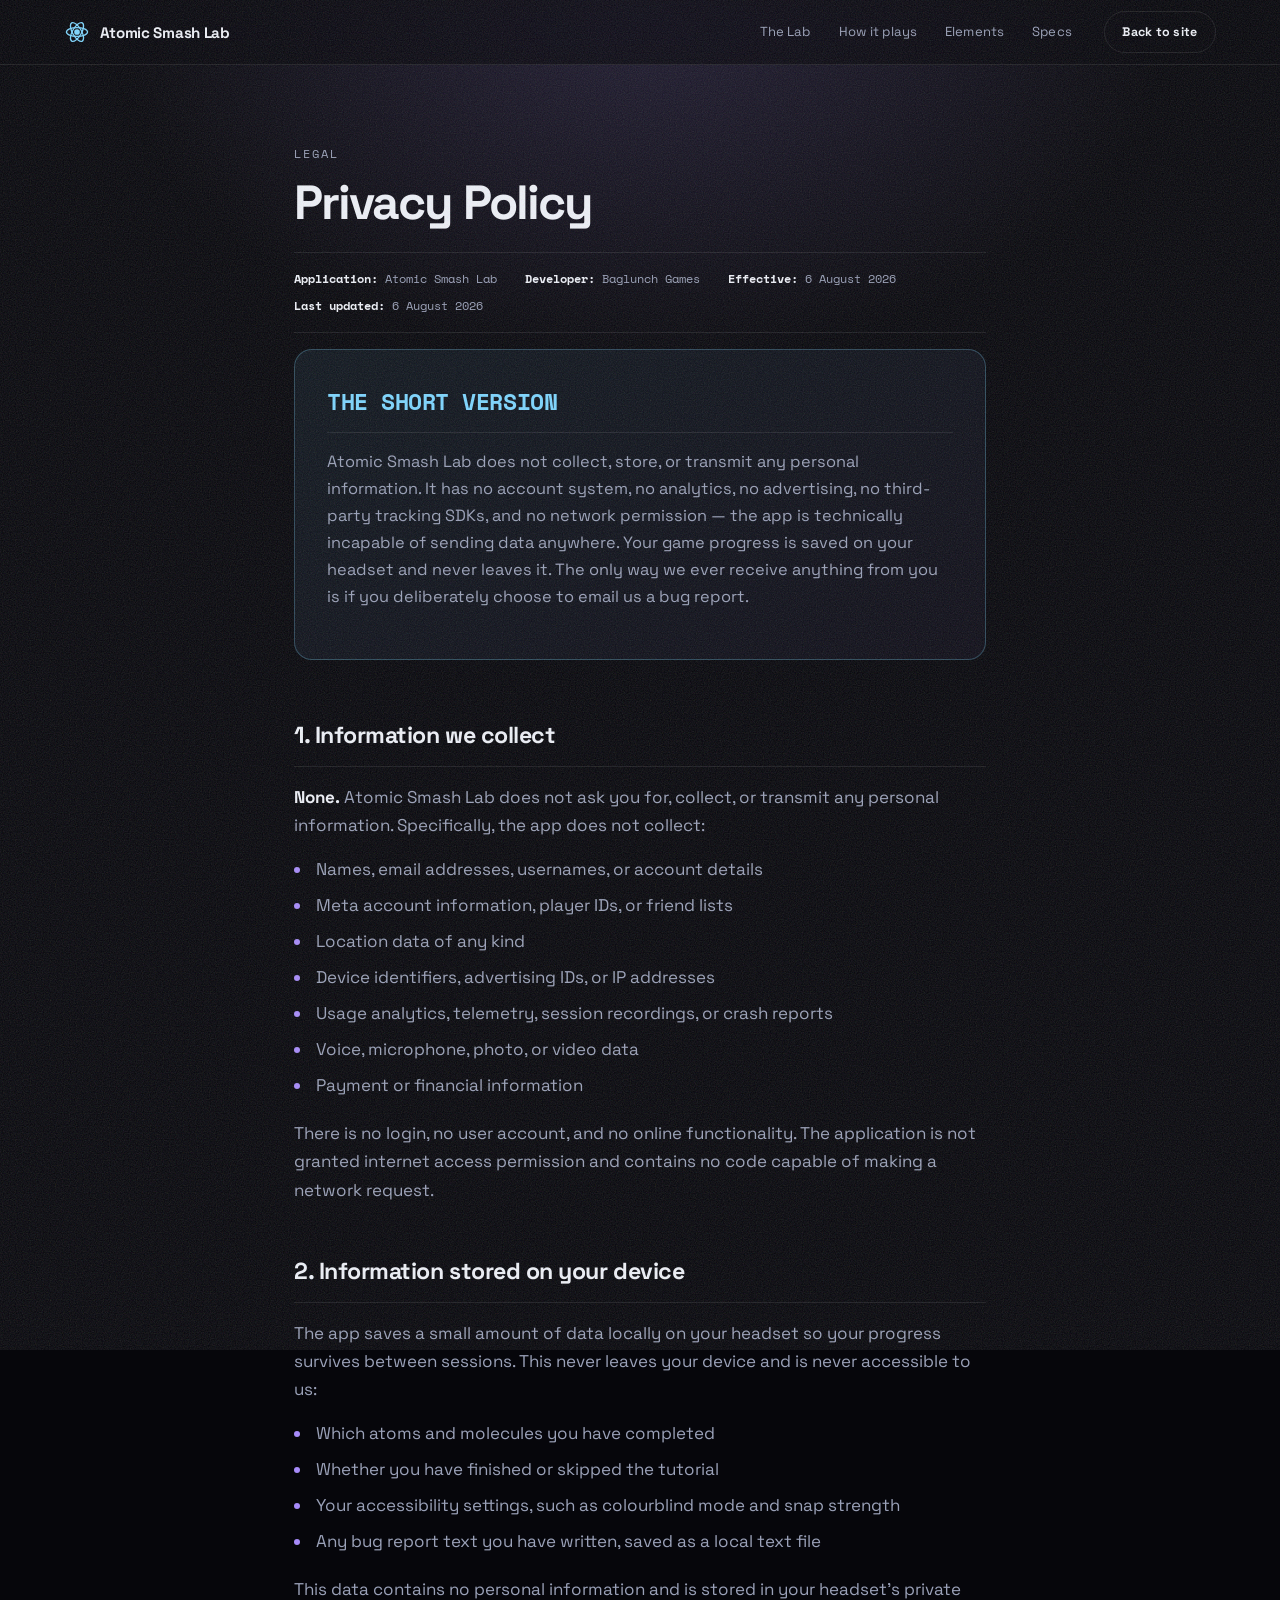
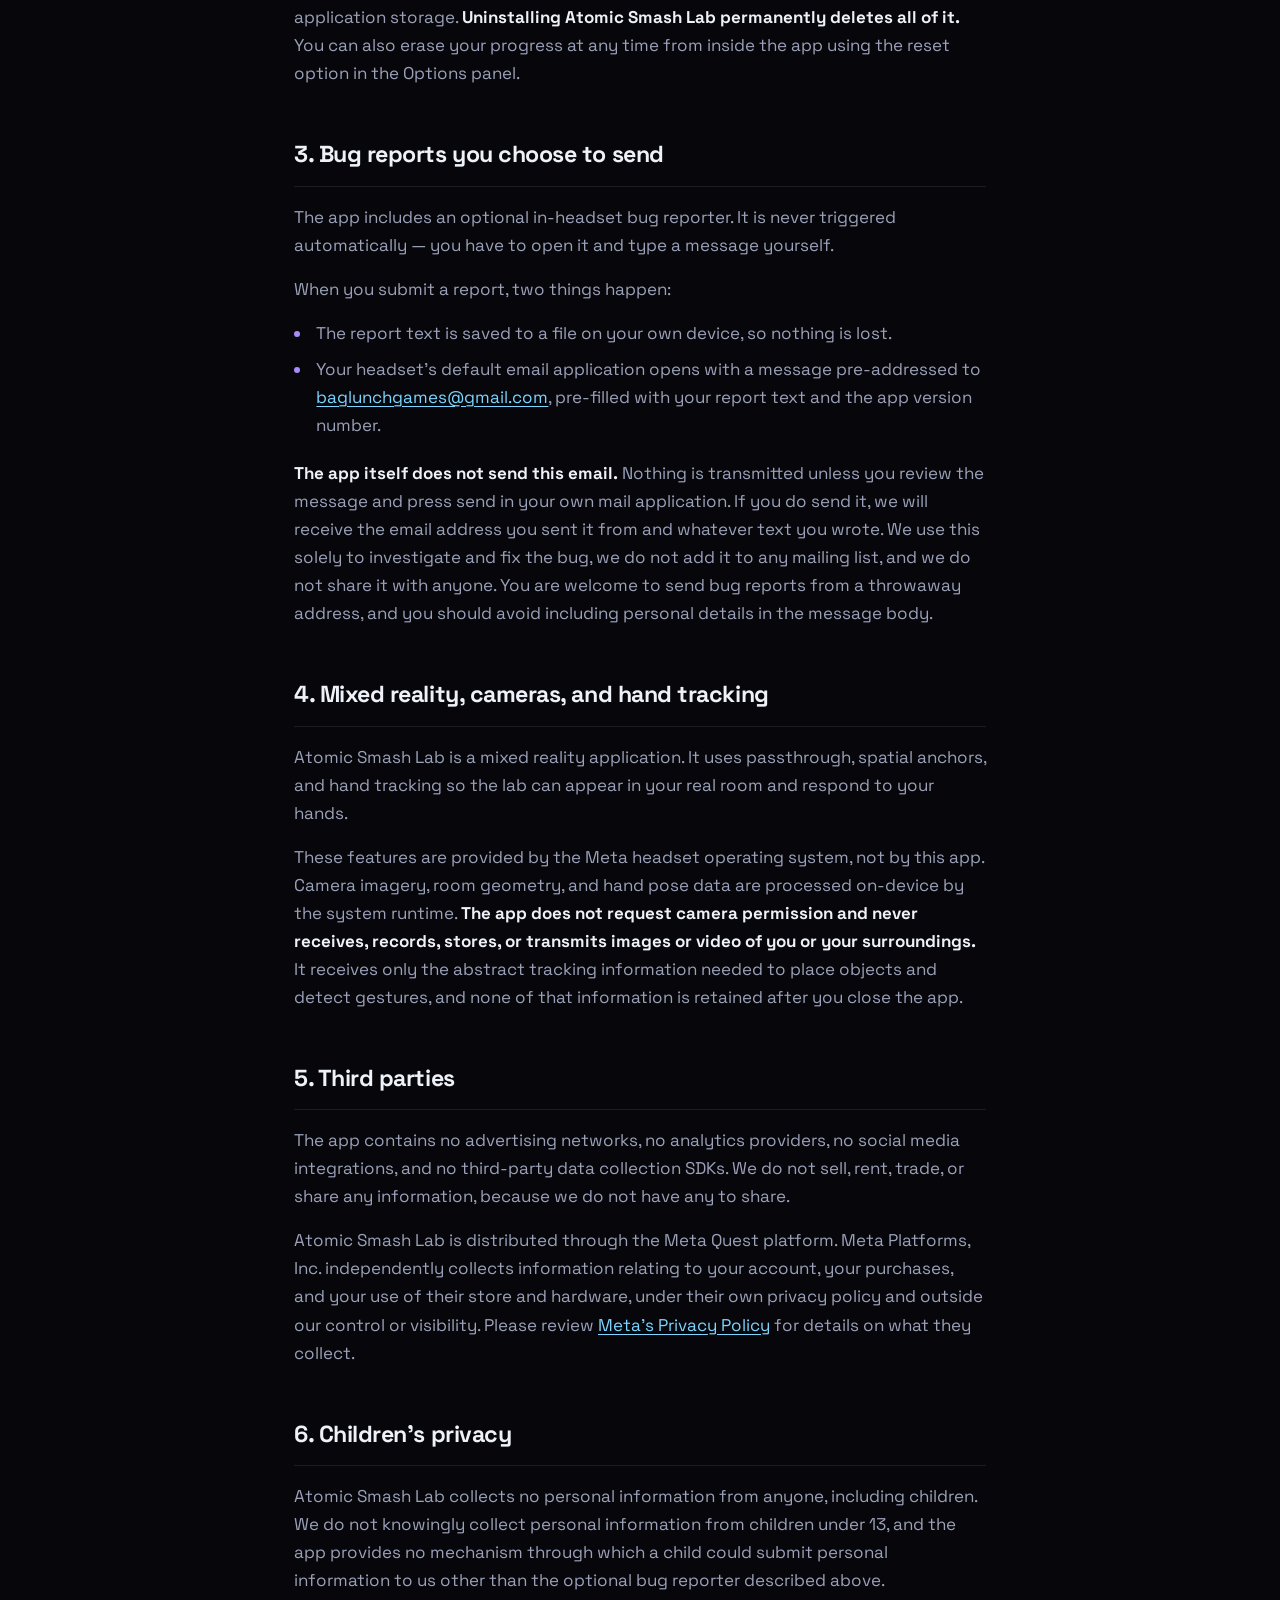
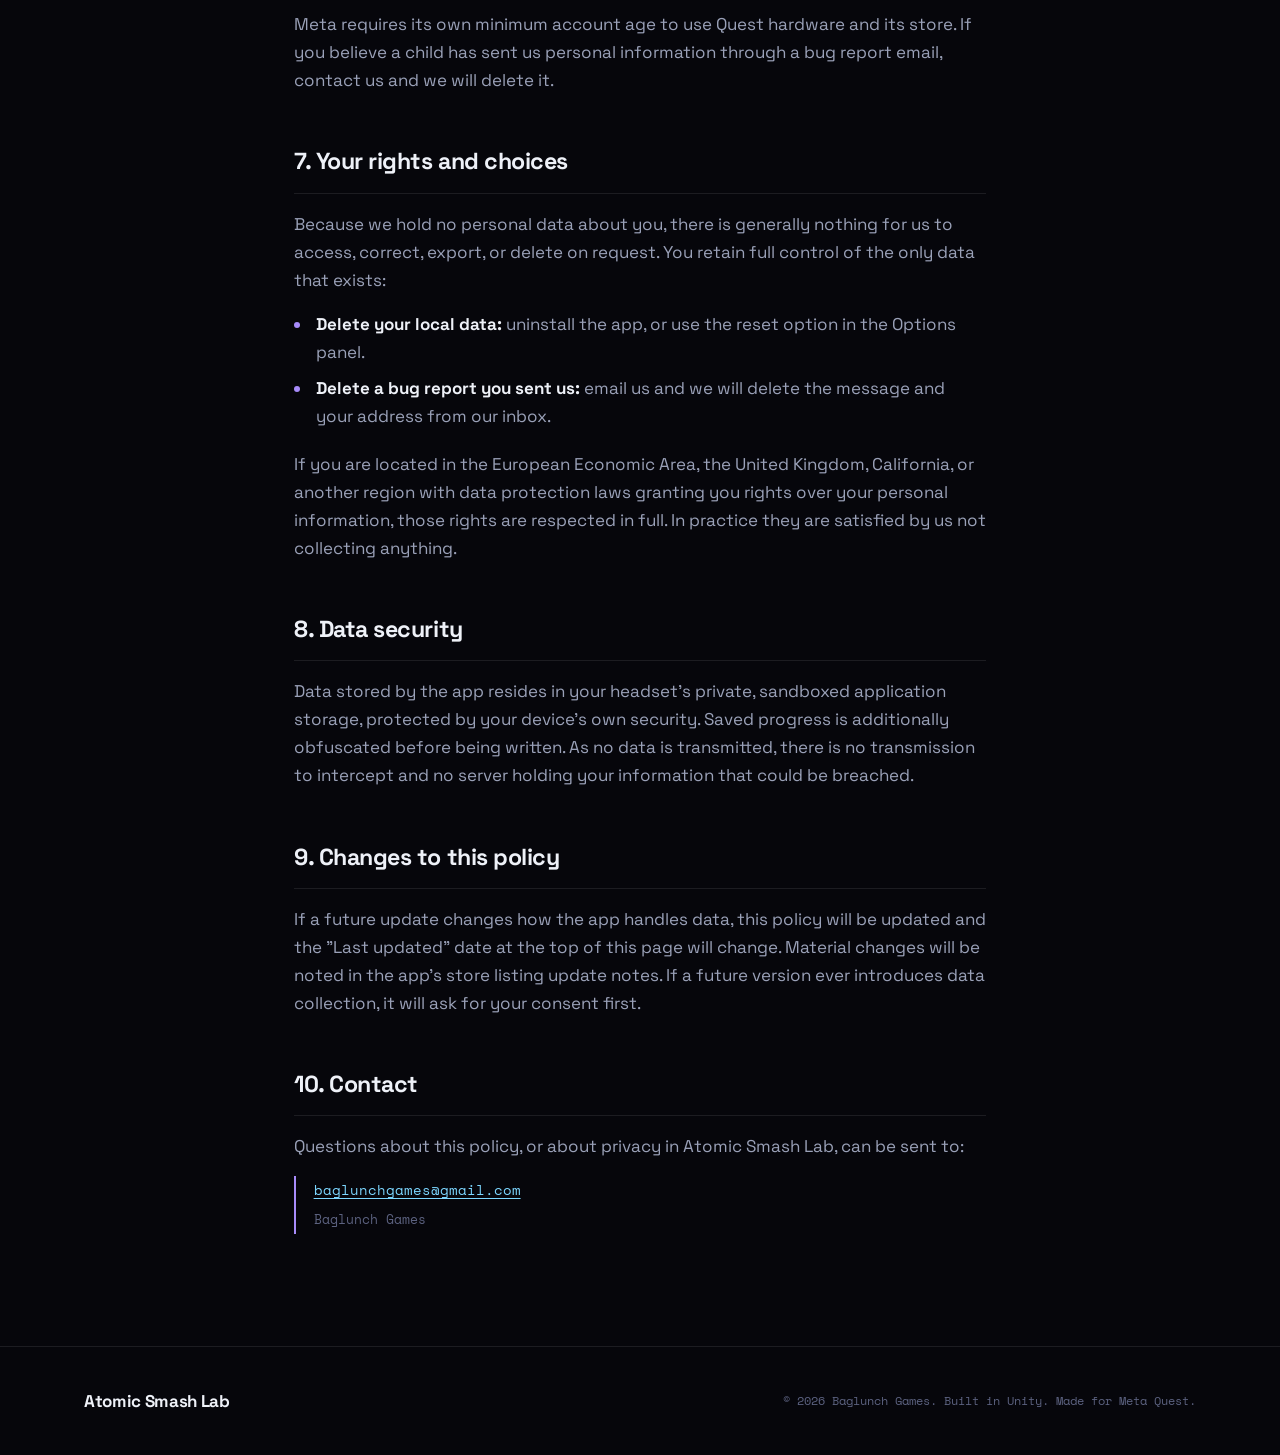
==== privacy.html @ 4aefa9a1 "Atomic Smash Lab site and privacy policy" ====
<!DOCTYPE html>
<html lang="en">
<head>
<meta charset="UTF-8">
<meta name="viewport" content="width=device-width, initial-scale=1">
<title>Privacy Policy — Atomic Smash Lab</title>
<meta name="description" content="Privacy policy for Atomic Smash Lab by Baglunch Games. The app collects no personal information and sends no data off your headset.">
<meta name="robots" content="index, follow">

<link rel="icon" href="data:image/svg+xml,%3Csvg xmlns='http://www.w3.org/2000/svg' viewBox='0 0 32 32'%3E%3Ccircle cx='16' cy='16' r='4' fill='%237CD6FF'/%3E%3Cellipse cx='16' cy='16' rx='14' ry='6' fill='none' stroke='%23A78BFA' stroke-width='1.5'/%3E%3Cellipse cx='16' cy='16' rx='14' ry='6' fill='none' stroke='%23A78BFA' stroke-width='1.5' transform='rotate(60 16 16)'/%3E%3Cellipse cx='16' cy='16' rx='14' ry='6' fill='none' stroke='%23A78BFA' stroke-width='1.5' transform='rotate(120 16 16)'/%3E%3C/svg%3E">

<link rel="preconnect" href="https://fonts.googleapis.com">
<link rel="preconnect" href="https://fonts.gstatic.com" crossorigin>
<link href="https://fonts.googleapis.com/css2?family=Space+Grotesk:wght@400;500;700&family=Space+Mono:wght@400;700&display=swap" rel="stylesheet">

<link rel="stylesheet" href="styles.css">
</head>
<body>

<div class="grain" aria-hidden="true"></div>

<header class="nav is-stuck">
  <a class="nav__brand" href="index.html">
    <span class="nav__mark" aria-hidden="true">
      <svg viewBox="0 0 32 32"><circle cx="16" cy="16" r="3.5"/><ellipse cx="16" cy="16" rx="13" ry="5.5"/><ellipse cx="16" cy="16" rx="13" ry="5.5" transform="rotate(60 16 16)"/><ellipse cx="16" cy="16" rx="13" ry="5.5" transform="rotate(120 16 16)"/></svg>
    </span>
    <span class="nav__name">Atomic&nbsp;Smash&nbsp;Lab</span>
  </a>
  <nav class="nav__links" aria-label="Main">
    <a href="index.html#lab">The Lab</a>
    <a href="index.html#build">How it plays</a>
    <a href="index.html#elements">Elements</a>
    <a href="index.html#specs">Specs</a>
  </nav>
  <a class="btn btn--sm" href="index.html">Back to site</a>
</header>

<main class="legal">
  <div class="wrap legal__wrap">

    <p class="kicker">Legal</p>
    <h1 class="big big--sm">Privacy Policy</h1>
    <p class="legal__dates">
      <span><b>Application:</b> Atomic Smash Lab</span>
      <span><b>Developer:</b> Baglunch Games</span>
      <span><b>Effective:</b> 6 August 2026</span>
      <span><b>Last updated:</b> 6 August 2026</span>
    </p>

    <div class="tldr">
      <h2>The short version</h2>
      <p>
        Atomic Smash Lab does not collect, store, or transmit any personal
        information. It has no account system, no analytics, no advertising, no
        third-party tracking SDKs, and no network permission — the app is
        technically incapable of sending data anywhere. Your game progress is
        saved on your headset and never leaves it. The only way we ever receive
        anything from you is if you deliberately choose to email us a bug report.
      </p>
    </div>

    <section>
      <h2>1. Information we collect</h2>
      <p><b>None.</b> Atomic Smash Lab does not ask you for, collect, or transmit any personal information. Specifically, the app does not collect:</p>
      <ul>
        <li>Names, email addresses, usernames, or account details</li>
        <li>Meta account information, player IDs, or friend lists</li>
        <li>Location data of any kind</li>
        <li>Device identifiers, advertising IDs, or IP addresses</li>
        <li>Usage analytics, telemetry, session recordings, or crash reports</li>
        <li>Voice, microphone, photo, or video data</li>
        <li>Payment or financial information</li>
      </ul>
      <p>
        There is no login, no user account, and no online functionality. The
        application is not granted internet access permission and contains no
        code capable of making a network request.
      </p>
    </section>

    <section>
      <h2>2. Information stored on your device</h2>
      <p>
        The app saves a small amount of data locally on your headset so your
        progress survives between sessions. This never leaves your device and is
        never accessible to us:
      </p>
      <ul>
        <li>Which atoms and molecules you have completed</li>
        <li>Whether you have finished or skipped the tutorial</li>
        <li>Your accessibility settings, such as colourblind mode and snap strength</li>
        <li>Any bug report text you have written, saved as a local text file</li>
      </ul>
      <p>
        This data contains no personal information and is stored in your
        headset's private application storage. <b>Uninstalling Atomic Smash Lab
        permanently deletes all of it.</b> You can also erase your progress at any
        time from inside the app using the reset option in the Options panel.
      </p>
    </section>

    <section>
      <h2>3. Bug reports you choose to send</h2>
      <p>
        The app includes an optional in-headset bug reporter. It is never
        triggered automatically — you have to open it and type a message
        yourself.
      </p>
      <p>When you submit a report, two things happen:</p>
      <ul>
        <li>The report text is saved to a file on your own device, so nothing is lost.</li>
        <li>
          Your headset's default email application opens with a message
          pre-addressed to <a href="mailto:baglunchgames@gmail.com">baglunchgames@gmail.com</a>,
          pre-filled with your report text and the app version number.
        </li>
      </ul>
      <p>
        <b>The app itself does not send this email.</b> Nothing is transmitted
        unless you review the message and press send in your own mail
        application. If you do send it, we will receive the email address you
        sent it from and whatever text you wrote. We use this solely to
        investigate and fix the bug, we do not add it to any mailing list, and
        we do not share it with anyone. You are welcome to send bug reports
        from a throwaway address, and you should avoid including personal
        details in the message body.
      </p>
    </section>

    <section>
      <h2>4. Mixed reality, cameras, and hand tracking</h2>
      <p>
        Atomic Smash Lab is a mixed reality application. It uses passthrough,
        spatial anchors, and hand tracking so the lab can appear in your real
        room and respond to your hands.
      </p>
      <p>
        These features are provided by the Meta headset operating system, not by
        this app. Camera imagery, room geometry, and hand pose data are
        processed on-device by the system runtime. <b>The app does not request
        camera permission and never receives, records, stores, or transmits
        images or video of you or your surroundings.</b> It receives only the
        abstract tracking information needed to place objects and detect
        gestures, and none of that information is retained after you close the
        app.
      </p>
    </section>

    <section>
      <h2>5. Third parties</h2>
      <p>
        The app contains no advertising networks, no analytics providers, no
        social media integrations, and no third-party data collection SDKs. We
        do not sell, rent, trade, or share any information, because we do not
        have any to share.
      </p>
      <p>
        Atomic Smash Lab is distributed through the Meta Quest platform. Meta
        Platforms, Inc. independently collects information relating to your
        account, your purchases, and your use of their store and hardware, under
        their own privacy policy and outside our control or visibility. Please
        review
        <a href="https://www.meta.com/legal/privacy-policy/" target="_blank" rel="noopener noreferrer">Meta's Privacy Policy</a>
        for details on what they collect.
      </p>
    </section>

    <section>
      <h2>6. Children's privacy</h2>
      <p>
        Atomic Smash Lab collects no personal information from anyone, including
        children. We do not knowingly collect personal information from children
        under 13, and the app provides no mechanism through which a child could
        submit personal information to us other than the optional bug reporter
        described above.
      </p>
      <p>
        Meta requires its own minimum account age to use Quest hardware and its
        store. If you believe a child has sent us personal information through a
        bug report email, contact us and we will delete it.
      </p>
    </section>

    <section>
      <h2>7. Your rights and choices</h2>
      <p>
        Because we hold no personal data about you, there is generally nothing
        for us to access, correct, export, or delete on request. You retain full
        control of the only data that exists:
      </p>
      <ul>
        <li><b>Delete your local data:</b> uninstall the app, or use the reset option in the Options panel.</li>
        <li><b>Delete a bug report you sent us:</b> email us and we will delete the message and your address from our inbox.</li>
      </ul>
      <p>
        If you are located in the European Economic Area, the United Kingdom,
        California, or another region with data protection laws granting you
        rights over your personal information, those rights are respected in
        full. In practice they are satisfied by us not collecting anything.
      </p>
    </section>

    <section>
      <h2>8. Data security</h2>
      <p>
        Data stored by the app resides in your headset's private, sandboxed
        application storage, protected by your device's own security. Saved
        progress is additionally obfuscated before being written. As no data is
        transmitted, there is no transmission to intercept and no server holding
        your information that could be breached.
      </p>
    </section>

    <section>
      <h2>9. Changes to this policy</h2>
      <p>
        If a future update changes how the app handles data, this policy will be
        updated and the "Last updated" date at the top of this page will change.
        Material changes will be noted in the app's store listing update notes.
        If a future version ever introduces data collection, it will ask for your
        consent first.
      </p>
    </section>

    <section>
      <h2>10. Contact</h2>
      <p>
        Questions about this policy, or about privacy in Atomic Smash Lab, can
        be sent to:
      </p>
      <p class="legal__contact">
        <a href="mailto:baglunchgames@gmail.com">baglunchgames@gmail.com</a><br>
        <span>Baglunch Games</span>
      </p>
    </section>

  </div>
</main>

<footer class="foot">
  <div class="wrap foot__inner">
    <p class="foot__brand"><a href="index.html">Atomic Smash Lab</a></p>
    <p class="foot__copy">© <span id="year">2026</span> Baglunch Games. Built in Unity. Made for Meta Quest.</p>
  </div>
</footer>

<script>
  document.getElementById('year').textContent = new Date().getFullYear();
</script>
</body>
</html>
---- styles.css ----
/* ═══════════════════════════════════════════════════════════
   ATOMIC SMASH LAB — Baglunch Games
   ═══════════════════════════════════════════════════════════ */

:root{
  --bg:        #06060b;
  --bg-2:      #0b0b14;
  --ink:       #eef1f8;
  --ink-dim:   #9aa1b8;
  --ink-faint: #5c6280;

  --cyan:   #7cd6ff;
  --violet: #a78bfa;
  --gold:   #ffd84a;
  --hot:    #ff5f9e;

  --line: rgba(255,255,255,.09);
  --card: rgba(255,255,255,.028);

  --sans: 'Space Grotesk', -apple-system, BlinkMacSystemFont, 'Segoe UI', system-ui, sans-serif;
  --mono: 'Space Mono', ui-monospace, 'SF Mono', Menlo, monospace;

  --pad: clamp(1.25rem, 5vw, 5rem);
  --maxw: 1240px;
  --ease: cubic-bezier(.22,1,.36,1);
}

*,*::before,*::after{ box-sizing:border-box; }

html{ scroll-behavior:smooth; -webkit-text-size-adjust:100%; }

body{
  margin:0;
  background:var(--bg);
  color:var(--ink);
  font-family:var(--sans);
  font-size:clamp(1rem,.95rem + .2vw,1.0625rem);
  line-height:1.65;
  overflow-x:hidden;
  -webkit-font-smoothing:antialiased;
}

img,svg,canvas{ max-width:100%; display:block; }

a{ color:inherit; text-decoration:none; }

::selection{ background:var(--violet); color:#08080e; }

.wrap{ width:100%; max-width:var(--maxw); margin-inline:auto; padding-inline:var(--pad); }

/* ── film grain ───────────────────────────────────────────── */
.grain{
  position:fixed; inset:-50%;
  z-index:9999; pointer-events:none;
  opacity:.16;
  background-image:url("data:image/svg+xml,%3Csvg xmlns='http://www.w3.org/2000/svg' width='300' height='300'%3E%3Cfilter id='n'%3E%3CfeTurbulence type='fractalNoise' baseFrequency='.85' numOctaves='4'/%3E%3C/filter%3E%3Crect width='100%25' height='100%25' filter='url(%23n)'/%3E%3C/svg%3E");
  animation:grainShift 700ms steps(3) infinite;
}
@keyframes grainShift{
  0%{transform:translate(0,0)} 33%{transform:translate(-2%,1%)} 66%{transform:translate(1%,-2%)} 100%{transform:translate(0,0)}
}

/* ── cursor glow ──────────────────────────────────────────── */
.cursor-glow{
  position:fixed; top:0; left:0;
  width:640px; height:640px; margin:-320px 0 0 -320px;
  z-index:0; pointer-events:none; opacity:0;
  background:radial-gradient(circle, rgba(124,214,255,.10), rgba(167,139,250,.05) 42%, transparent 68%);
  transition:opacity .5s var(--ease);
  will-change:transform;
}

/* ═══════════ NAV ═══════════ */
.nav{
  position:fixed; inset:0 0 auto 0; z-index:100;
  display:flex; align-items:center; gap:2rem;
  padding:1rem var(--pad);
  transition:background .4s var(--ease), border-color .4s var(--ease), padding .4s var(--ease);
  border-bottom:1px solid transparent;
}
.nav.is-stuck{
  background:rgba(6,6,11,.72);
  backdrop-filter:blur(18px) saturate(160%);
  -webkit-backdrop-filter:blur(18px) saturate(160%);
  border-bottom-color:var(--line);
  padding-block:.7rem;
}
.nav__brand{ display:flex; align-items:center; gap:.6rem; margin-right:auto; }
.nav__mark svg{ width:26px; height:26px; fill:none; stroke:var(--cyan); stroke-width:1.6; }
.nav__mark svg circle{ fill:var(--cyan); stroke:none; }
.nav__mark{ animation:spin 18s linear infinite; transform-origin:center; }
@keyframes spin{ to{ transform:rotate(360deg) } }
.nav__name{ font-weight:700; letter-spacing:-.02em; font-size:.95rem; }

.nav__links{ display:flex; gap:1.75rem; }
.nav__links a{
  font-size:.82rem; color:var(--ink-dim); letter-spacing:.01em;
  position:relative; padding-block:.25rem; transition:color .25s;
}
.nav__links a::after{
  content:''; position:absolute; left:0; bottom:0; height:1px; width:0;
  background:var(--cyan); transition:width .3s var(--ease);
}
.nav__links a:hover{ color:var(--ink); }
.nav__links a:hover::after{ width:100%; }

@media (max-width:900px){ .nav__links{ display:none; } }

/* ═══════════ BUTTONS ═══════════ */
.btn{
  --bw:1px;
  display:inline-flex; align-items:center; justify-content:center;
  font-family:var(--sans); font-weight:700; font-size:.85rem;
  letter-spacing:.02em;
  padding:.85rem 1.5rem; border-radius:999px;
  border:var(--bw) solid var(--line);
  transition:transform .3s var(--ease), background .3s, border-color .3s, box-shadow .3s;
  white-space:nowrap; cursor:pointer;
}
.btn:hover{ transform:translateY(-2px); }
.btn--sm{ padding:.6rem 1.1rem; font-size:.78rem; }
.btn--lg{ padding:1.05rem 2rem; font-size:.95rem; }

.btn--primary{
  background:linear-gradient(115deg,var(--cyan),var(--violet));
  color:#07070d; border-color:transparent;
  box-shadow:0 0 0 rgba(124,214,255,0);
}
.btn--primary:hover{ box-shadow:0 14px 44px -12px rgba(124,214,255,.55); }

.btn--ghost{ color:var(--ink); background:rgba(255,255,255,.02); }
.btn--ghost:hover{ border-color:rgba(124,214,255,.5); background:rgba(124,214,255,.06); }

/* ═══════════ HERO ═══════════ */
.hero{
  position:relative; min-height:100svh;
  display:flex; align-items:center;
  padding:9rem 0 5rem;
  isolation:isolate; overflow:hidden;
}
.hero__canvas{
  position:absolute; inset:0; width:100%; height:100%;
  z-index:-2; opacity:.95;
}
.hero__aurora{
  position:absolute; inset:0; z-index:-1; pointer-events:none;
  background:
    radial-gradient(60% 50% at 78% 22%, rgba(167,139,250,.20), transparent 65%),
    radial-gradient(52% 44% at 14% 72%, rgba(124,214,255,.15), transparent 62%),
    radial-gradient(90% 70% at 50% 118%, rgba(255,95,158,.10), transparent 60%);
  animation:drift 22s ease-in-out infinite alternate;
}
@keyframes drift{ to{ transform:translate3d(0,-4%,0) scale(1.08) } }

.hero__inner{ position:relative; width:100%; max-width:var(--maxw); margin-inline:auto; padding-inline:var(--pad); }

.eyebrow{
  display:inline-flex; align-items:center; gap:.6rem;
  font-family:var(--mono); font-size:.72rem; letter-spacing:.16em; text-transform:uppercase;
  color:var(--ink-dim);
  border:1px solid var(--line); border-radius:999px;
  padding:.45rem 1rem; margin:0 0 1.75rem;
  background:rgba(255,255,255,.02); backdrop-filter:blur(8px);
}
.dot{ width:6px; height:6px; border-radius:50%; background:var(--cyan); box-shadow:0 0 12px var(--cyan); animation:pulse 2s ease-in-out infinite; }
@keyframes pulse{ 50%{ opacity:.35; transform:scale(.75) } }

.hero__title{
  margin:0 0 1.75rem;
  font-size:clamp(2.9rem, 11.5vw, 8.8rem);
  line-height:.88; font-weight:700; letter-spacing:-.045em;
  text-transform:uppercase;
}
.hero__title .line{ display:block; }
.hero__title em{
  font-style:normal;
  background:linear-gradient(100deg,var(--cyan) 0%,var(--violet) 48%,var(--hot) 100%);
  -webkit-background-clip:text; background-clip:text; color:transparent;
  background-size:200% 100%;
  animation:shimmer 7s ease-in-out infinite;
}
@keyframes shimmer{ 50%{ background-position:100% 0 } }
.hero__title .line--alt{
  -webkit-text-stroke:1.5px rgba(238,241,248,.42);
  color:transparent;
}

.hero__sub{
  max-width:47ch; margin:0 0 2.5rem;
  color:var(--ink-dim); font-size:clamp(1rem,.94rem + .38vw,1.2rem);
}
.hero__sub strong{ color:var(--ink); font-weight:700; }

.hero__cta{ display:flex; flex-wrap:wrap; gap:.85rem; margin-bottom:4rem; }

.stats{
  display:grid; grid-template-columns:repeat(auto-fit,minmax(150px,1fr));
  gap:1px; margin:0;
  background:var(--line); border:1px solid var(--line); border-radius:14px; overflow:hidden;
}
.stat{ background:rgba(9,9,16,.62); backdrop-filter:blur(10px); padding:1.15rem 1.25rem; }
.stat dt{ font-family:var(--mono); font-size:.66rem; letter-spacing:.14em; text-transform:uppercase; color:var(--ink-faint); }
.stat dd{ margin:.3rem 0 0; font-size:clamp(1.8rem,4vw,2.5rem); font-weight:700; letter-spacing:-.03em; line-height:1;
  background:linear-gradient(160deg,var(--ink),var(--ink-dim)); -webkit-background-clip:text; background-clip:text; color:transparent; }

.scroll-hint{ position:absolute; left:50%; bottom:1.75rem; translate:-50% 0; width:1px; height:52px; background:linear-gradient(var(--ink-faint),transparent); overflow:hidden; }
.scroll-hint span{ position:absolute; inset:0; background:var(--cyan); animation:trickle 2.4s var(--ease) infinite; }
@keyframes trickle{ 0%{transform:translateY(-100%)} 60%,100%{transform:translateY(100%)} }

/* ═══════════ MARQUEE ═══════════ */
.marquee{
  border-block:1px solid var(--line);
  background:rgba(255,255,255,.015);
  overflow:hidden; padding:1rem 0;
  mask-image:linear-gradient(90deg,transparent,#000 12%,#000 88%,transparent);
  -webkit-mask-image:linear-gradient(90deg,transparent,#000 12%,#000 88%,transparent);
}
.marquee__track{ display:flex; gap:3rem; width:max-content; animation:slide 42s linear infinite; }
.marquee__track span{
  font-family:var(--mono); font-size:1.05rem; font-weight:700;
  color:var(--ink-faint); letter-spacing:.05em;
}
.marquee__track span:nth-child(3n){ color:var(--cyan); opacity:.65; }
.marquee__track span:nth-child(7n){ color:var(--violet); opacity:.7; }
@keyframes slide{ to{ transform:translateX(-50%) } }

/* ═══════════ SECTIONS ═══════════ */
.section{ padding:clamp(5rem,12vw,9.5rem) 0; position:relative; }
.section--lab{ background:linear-gradient(180deg,var(--bg),var(--bg-2)); }
.section--elements{ background:var(--bg-2); }
.section--specs{ background:linear-gradient(180deg,var(--bg-2),var(--bg)); }

.kicker{
  font-family:var(--mono); font-size:.72rem; letter-spacing:.18em; text-transform:uppercase;
  color:var(--cyan); margin:0 0 1.1rem;
}
.big{
  font-size:clamp(2.1rem,6.2vw,4.4rem);
  line-height:1.02; font-weight:700; letter-spacing:-.04em;
  margin:0 0 2.25rem; max-width:18ch;
}
.big--sm{ font-size:clamp(1.9rem,4vw,3rem); }
.big em{
  font-style:normal;
  background:linear-gradient(100deg,var(--cyan),var(--violet));
  -webkit-background-clip:text; background-clip:text; color:transparent;
}
.lead{ color:var(--ink-dim); max-width:56ch; margin:0; }
.lead--wide{ max-width:64ch; margin-bottom:3rem; }
.lab__grid{ display:grid; grid-template-columns:repeat(auto-fit,minmax(300px,1fr)); gap:2rem 3rem; }

/* ═══════════ LOOP ═══════════ */
.loop{ list-style:none; padding:0; margin:0; display:grid; gap:1px; background:var(--line); border-block:1px solid var(--line); }
.loop__step{ background:var(--bg); padding:clamp(2rem,4vw,3.25rem) 0; position:relative; }
.loop__step{ display:grid; grid-template-columns:minmax(0,7rem) minmax(0,1fr); gap:1.5rem 2.5rem; align-items:start; }
.loop__num{
  font-family:var(--mono); font-size:clamp(2.2rem,5vw,3.4rem); font-weight:700; line-height:1;
  -webkit-text-stroke:1.2px var(--violet); color:transparent;
}
.loop__step h3{ margin:0 0 .75rem; font-size:clamp(1.35rem,2.6vw,1.9rem); letter-spacing:-.025em; grid-column:2; }
.loop__step p{ margin:0 0 .85rem; color:var(--ink-dim); max-width:60ch; grid-column:2; }
.loop__step b{ color:var(--cyan); font-weight:700; }
.loop__meta{ font-family:var(--mono); font-size:.76rem !important; color:var(--ink-faint) !important; letter-spacing:.02em; }
@media (max-width:640px){
  .loop__step{ grid-template-columns:1fr; }
  .loop__step h3,.loop__step p{ grid-column:1; }
}

/* ═══════════ PERIODIC SAMPLER ═══════════ */
.ptable{
  display:grid; grid-template-columns:repeat(auto-fill,minmax(84px,1fr));
  gap:.5rem; margin-bottom:2.5rem;
}
.el{
  position:relative; aspect-ratio:1; border:1px solid var(--line); border-radius:10px;
  background:var(--card); cursor:pointer; overflow:hidden;
  display:flex; flex-direction:column; justify-content:center; align-items:center; gap:.1rem;
  transition:transform .3s var(--ease), border-color .3s, background .3s;
  font-family:inherit; color:inherit;
}
.el::before{
  content:''; position:absolute; inset:0;
  background:radial-gradient(circle at 50% 120%, rgba(124,214,255,.30), transparent 70%);
  opacity:0; transition:opacity .35s;
}
.el:hover,.el:focus-visible{ transform:translateY(-4px); border-color:rgba(124,214,255,.45); outline:none; }
.el:hover::before,.el:focus-visible::before{ opacity:1; }
.el.is-active{ border-color:var(--cyan); background:rgba(124,214,255,.09); }
.el.is-active::before{ opacity:1; }
.el__z{ position:absolute; top:.4rem; left:.5rem; font-family:var(--mono); font-size:.62rem; color:var(--ink-faint); }
.el__s{ font-size:1.5rem; font-weight:700; letter-spacing:-.03em; line-height:1; position:relative; }
.el__n{ font-size:.62rem; color:var(--ink-dim); position:relative; text-align:center; padding-inline:.2rem; }

.readout{
  display:grid; grid-template-columns:minmax(0,200px) minmax(0,1fr); gap:2rem;
  border:1px solid var(--line); border-radius:18px; padding:clamp(1.5rem,3vw,2.25rem);
  background:linear-gradient(150deg,rgba(124,214,255,.05),rgba(167,139,250,.03));
}
.readout__tile{ display:flex; flex-direction:column; justify-content:center; gap:.15rem; border-right:1px solid var(--line); padding-right:1.5rem; }
.readout__num{ font-family:var(--mono); font-size:.8rem; color:var(--cyan); }
.readout__sym{ font-size:clamp(3rem,7vw,4.5rem); font-weight:700; letter-spacing:-.05em; line-height:.95; }
.readout__name{ color:var(--ink-dim); font-size:.95rem; }
.readout__label{ font-family:var(--mono); font-size:.68rem; letter-spacing:.16em; text-transform:uppercase; color:var(--ink-faint); margin:0 0 1rem; }
.readout__note{ color:var(--ink-dim); font-size:.92rem; margin:1.25rem 0 0; max-width:52ch; }

.recipe{ display:flex; flex-wrap:wrap; gap:.6rem; }
.part{
  display:flex; align-items:baseline; gap:.5rem;
  border:1px solid var(--line); border-radius:999px; padding:.5rem 1rem;
  background:rgba(0,0,0,.25);
}
.part__c{ font-family:var(--mono); font-weight:700; font-size:1.05rem; }
.part__l{ font-size:.75rem; color:var(--ink-dim); letter-spacing:.02em; }
.part--p .part__c{ color:var(--hot); }
.part--n .part__c{ color:var(--gold); }
.part--e .part__c{ color:var(--cyan); }

@media (max-width:640px){
  .readout{ grid-template-columns:1fr; }
  .readout__tile{ border-right:0; border-bottom:1px solid var(--line); padding:0 0 1.25rem; }
}

/* ═══════════ MOLECULES ═══════════ */
.mols{ display:grid; grid-template-columns:repeat(auto-fit,minmax(230px,1fr)); gap:1rem; }
.mol{
  border:1px solid var(--line); border-radius:16px; padding:1.6rem;
  background:var(--card); position:relative; overflow:hidden;
  transition:transform .35s var(--ease), border-color .35s;
}
.mol::after{
  content:''; position:absolute; inset:auto -30% -60% -30%; height:120px;
  background:radial-gradient(ellipse at 50% 100%, rgba(167,139,250,.28), transparent 70%);
  opacity:0; transition:opacity .4s;
}
.mol:hover{ transform:translateY(-5px); border-color:rgba(167,139,250,.45); }
.mol:hover::after{ opacity:1; }
.mol__f{ margin:0 0 .2rem; font-size:2.1rem; font-weight:700; letter-spacing:-.04em; position:relative;
  background:linear-gradient(115deg,var(--cyan),var(--violet)); -webkit-background-clip:text; background-clip:text; color:transparent; }
.mol__f sub{ font-size:.55em; }
.mol__n{ margin:0 0 .8rem; font-family:var(--mono); font-size:.72rem; letter-spacing:.14em; text-transform:uppercase; color:var(--ink-faint); position:relative; }
.mol__d{ margin:0; color:var(--ink-dim); font-size:.92rem; position:relative; }

/* ═══════════ BENTO ═══════════ */
.bento{ display:grid; grid-template-columns:repeat(auto-fit,minmax(260px,1fr)); gap:1rem; }
.cell{
  border:1px solid var(--line); border-radius:18px; padding:clamp(1.5rem,2.4vw,2rem);
  background:var(--card); position:relative; overflow:hidden;
  transition:border-color .35s, background .35s, transform .35s var(--ease);
}
.cell:hover{ border-color:rgba(124,214,255,.35); background:rgba(255,255,255,.045); transform:translateY(-3px); }
.cell--wide{ grid-column:span 2; }
.cell--accent{ background:linear-gradient(150deg,rgba(124,214,255,.09),rgba(167,139,250,.05)); border-color:rgba(124,214,255,.22); }
.cell h3{ margin:0 0 .7rem; font-size:1.2rem; letter-spacing:-.02em; }
.cell p{ margin:0; color:var(--ink-dim); font-size:.94rem; }
.cell b{ color:var(--cyan); font-weight:700; font-family:var(--mono); font-size:.9em; }
@media (max-width:720px){ .cell--wide{ grid-column:span 1; } }

/* ═══════════ SPECS + GET ═══════════ */
.specs__grid{ display:grid; grid-template-columns:repeat(auto-fit,minmax(320px,1fr)); gap:3rem; align-items:start; }
.spec{ margin:0; border-top:1px solid var(--line); }
.spec > div{ display:flex; justify-content:space-between; gap:1.5rem; padding:.9rem 0; border-bottom:1px solid var(--line); }
.spec dt{ font-family:var(--mono); font-size:.72rem; letter-spacing:.13em; text-transform:uppercase; color:var(--ink-faint); }
.spec dd{ margin:0; text-align:right; font-size:.95rem; }

.get{
  position:relative; overflow:hidden;
  border:1px solid rgba(124,214,255,.24); border-radius:22px;
  padding:clamp(2rem,4vw,2.75rem);
  background:linear-gradient(155deg,rgba(124,214,255,.09),rgba(167,139,250,.06) 55%,rgba(255,95,158,.05));
}
.get__glow{
  position:absolute; width:340px; height:340px; top:-140px; right:-110px; border-radius:50%;
  background:radial-gradient(circle,rgba(124,214,255,.30),transparent 68%);
  animation:breathe 9s ease-in-out infinite alternate;
}
@keyframes breathe{ to{ transform:scale(1.3) translate(-14px,20px); opacity:.6 } }
.get h3{ margin:0 0 .8rem; font-size:clamp(1.5rem,3vw,2.1rem); letter-spacing:-.03em; line-height:1.1; position:relative; }
.get p{ margin:0 0 1.75rem; color:var(--ink-dim); position:relative; max-width:38ch; }
.get .btn{ position:relative; }
.get__note{ margin:1.1rem 0 0 !important; font-family:var(--mono); font-size:.7rem; letter-spacing:.12em; text-transform:uppercase; color:var(--ink-faint); }

/* ═══════════ FOOTER ═══════════ */
.foot{ border-top:1px solid var(--line); padding:2.5rem 0; }
.foot__inner{ display:flex; flex-wrap:wrap; gap:1rem; justify-content:space-between; align-items:center; }
.foot__brand{ margin:0; font-weight:700; letter-spacing:-.02em; }
.foot__copy{ margin:0; font-family:var(--mono); font-size:.74rem; color:var(--ink-faint); }

/* ═══════════ LEGAL PAGE ═══════════ */
.legal{ padding:9rem 0 4rem; position:relative; }
.legal::before{
  content:''; position:absolute; inset:0 0 auto 0; height:520px; z-index:-1;
  background:radial-gradient(60% 100% at 50% 0%, rgba(167,139,250,.16), transparent 70%);
}
.legal__wrap{ max-width:820px; }
.legal h1{ max-width:none; margin-bottom:1.5rem; }

.legal__dates{
  display:flex; flex-wrap:wrap; gap:.5rem 1.75rem;
  font-family:var(--mono); font-size:.74rem; color:var(--ink-faint);
  border-block:1px solid var(--line); padding:1rem 0; margin:0 0 3rem;
}
.legal__dates b{ color:var(--ink-dim); font-weight:400; }

.tldr{
  border:1px solid rgba(124,214,255,.28); border-radius:18px;
  background:linear-gradient(150deg,rgba(124,214,255,.08),rgba(167,139,250,.05));
  padding:clamp(1.5rem,3vw,2rem); margin-bottom:3.5rem;
}
.tldr h2{
  margin:0 0 .75rem; font-size:.72rem; font-family:var(--mono);
  letter-spacing:.16em; text-transform:uppercase; color:var(--cyan);
}
.tldr p{ margin:0; color:var(--ink); font-size:1.02rem; }

.legal section{ margin-bottom:3rem; }
.legal h2{
  font-size:clamp(1.15rem,2.2vw,1.45rem); letter-spacing:-.02em;
  margin:0 0 1rem; padding-bottom:.75rem; border-bottom:1px solid var(--line);
}
.legal p{ color:var(--ink-dim); margin:0 0 1rem; }
.legal b{ color:var(--ink); font-weight:700; }
.legal ul{ margin:0 0 1.25rem; padding-left:1.1rem; color:var(--ink-dim); }
.legal li{ margin-bottom:.5rem; padding-left:.3rem; }
.legal li::marker{ color:var(--violet); }
.legal a{ color:var(--cyan); text-decoration:underline; text-underline-offset:3px; text-decoration-thickness:1px; transition:color .25s; }
.legal a:hover{ color:var(--violet); }

.legal__contact{
  font-family:var(--mono); font-size:.9rem; line-height:2;
  border-left:2px solid var(--violet); padding-left:1.1rem;
}
.legal__contact span{ color:var(--ink-faint); font-size:.8rem; }

.foot__brand a{ transition:color .25s; }
.foot__brand a:hover{ color:var(--cyan); }
.foot__links{ display:flex; gap:1.5rem; margin:0; }
.foot__links a{ font-size:.8rem; color:var(--ink-dim); transition:color .25s; }
.foot__links a:hover{ color:var(--cyan); }

/* ═══════════ REVEAL ═══════════ */
.reveal{ opacity:0; transform:translateY(26px); transition:opacity .85s var(--ease) var(--d,0s), transform .85s var(--ease) var(--d,0s); }
.reveal.is-in{ opacity:1; transform:none; }

@media (prefers-reduced-motion:reduce){
  *,*::before,*::after{ animation-duration:.01ms !important; animation-iteration-count:1 !important; transition-duration:.01ms !important; }
  .reveal{ opacity:1; transform:none; }
  html{ scroll-behavior:auto; }
  .grain{ display:none; }
}
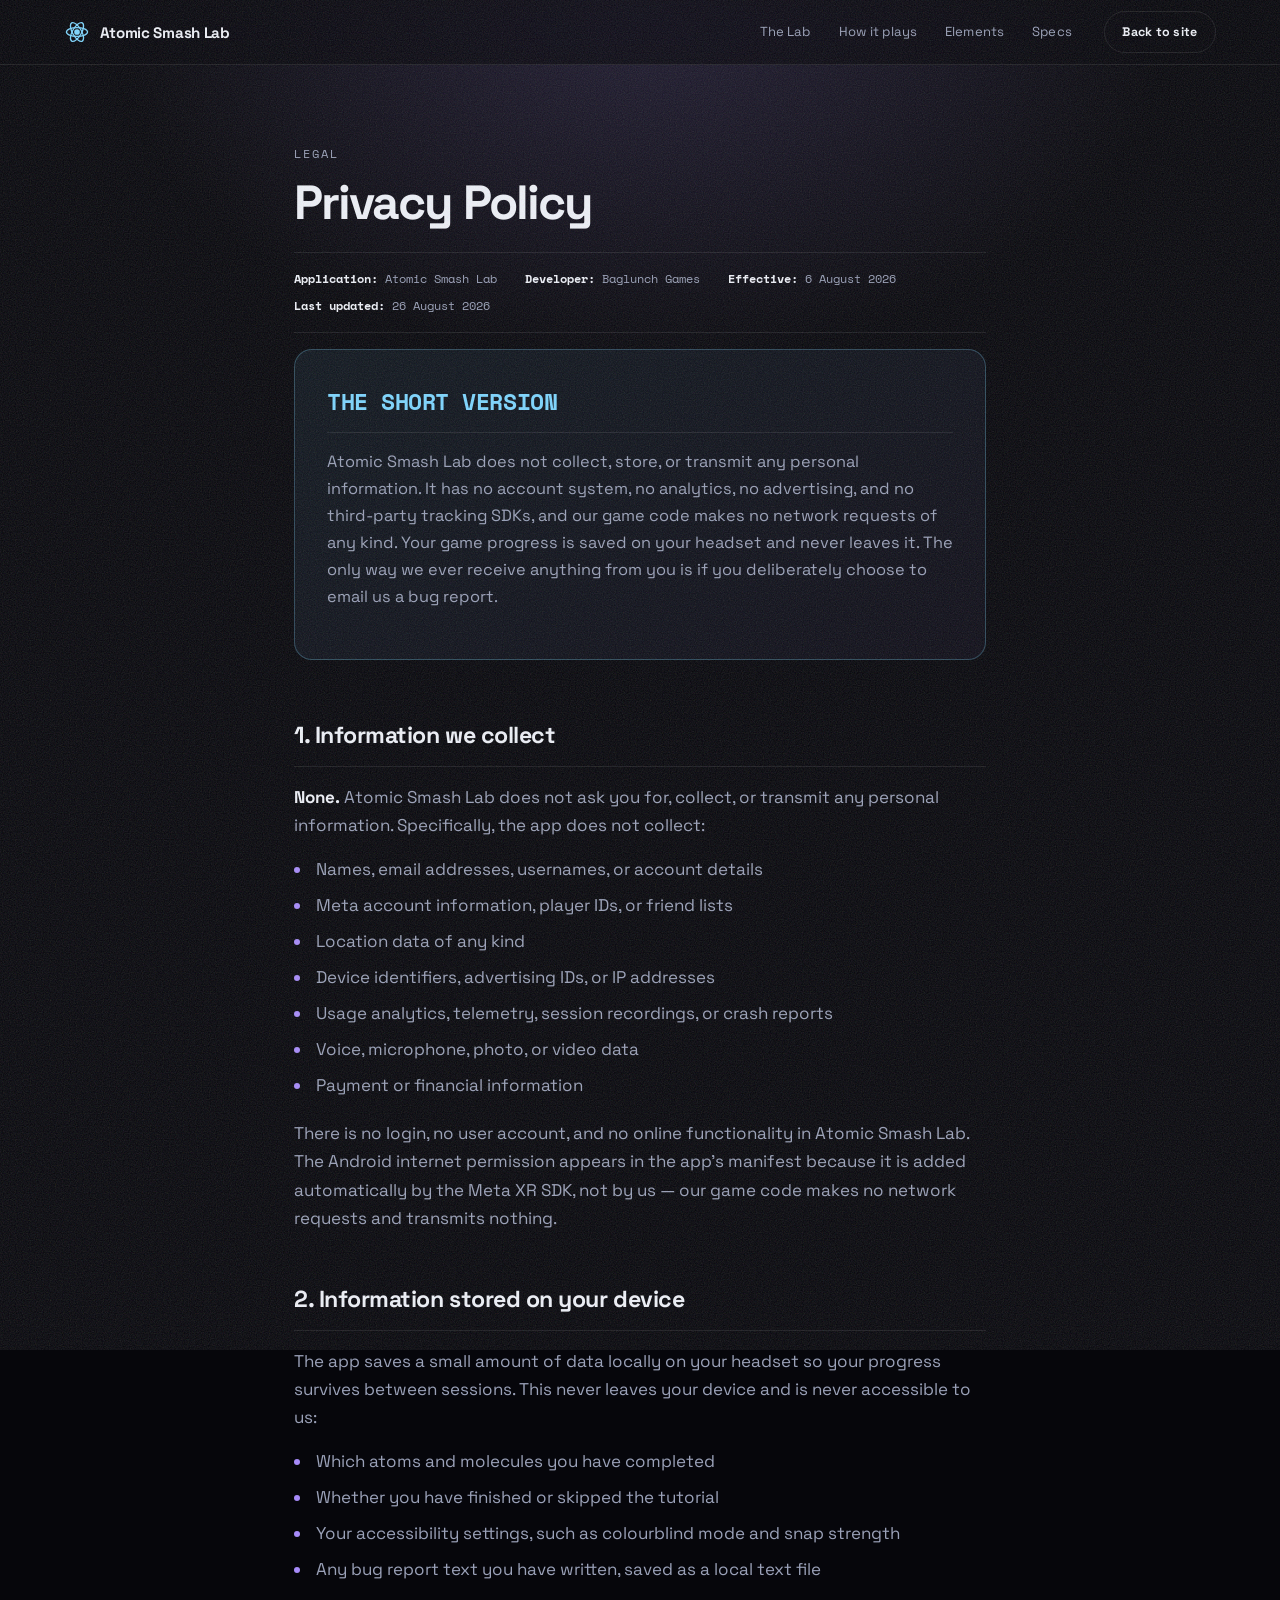
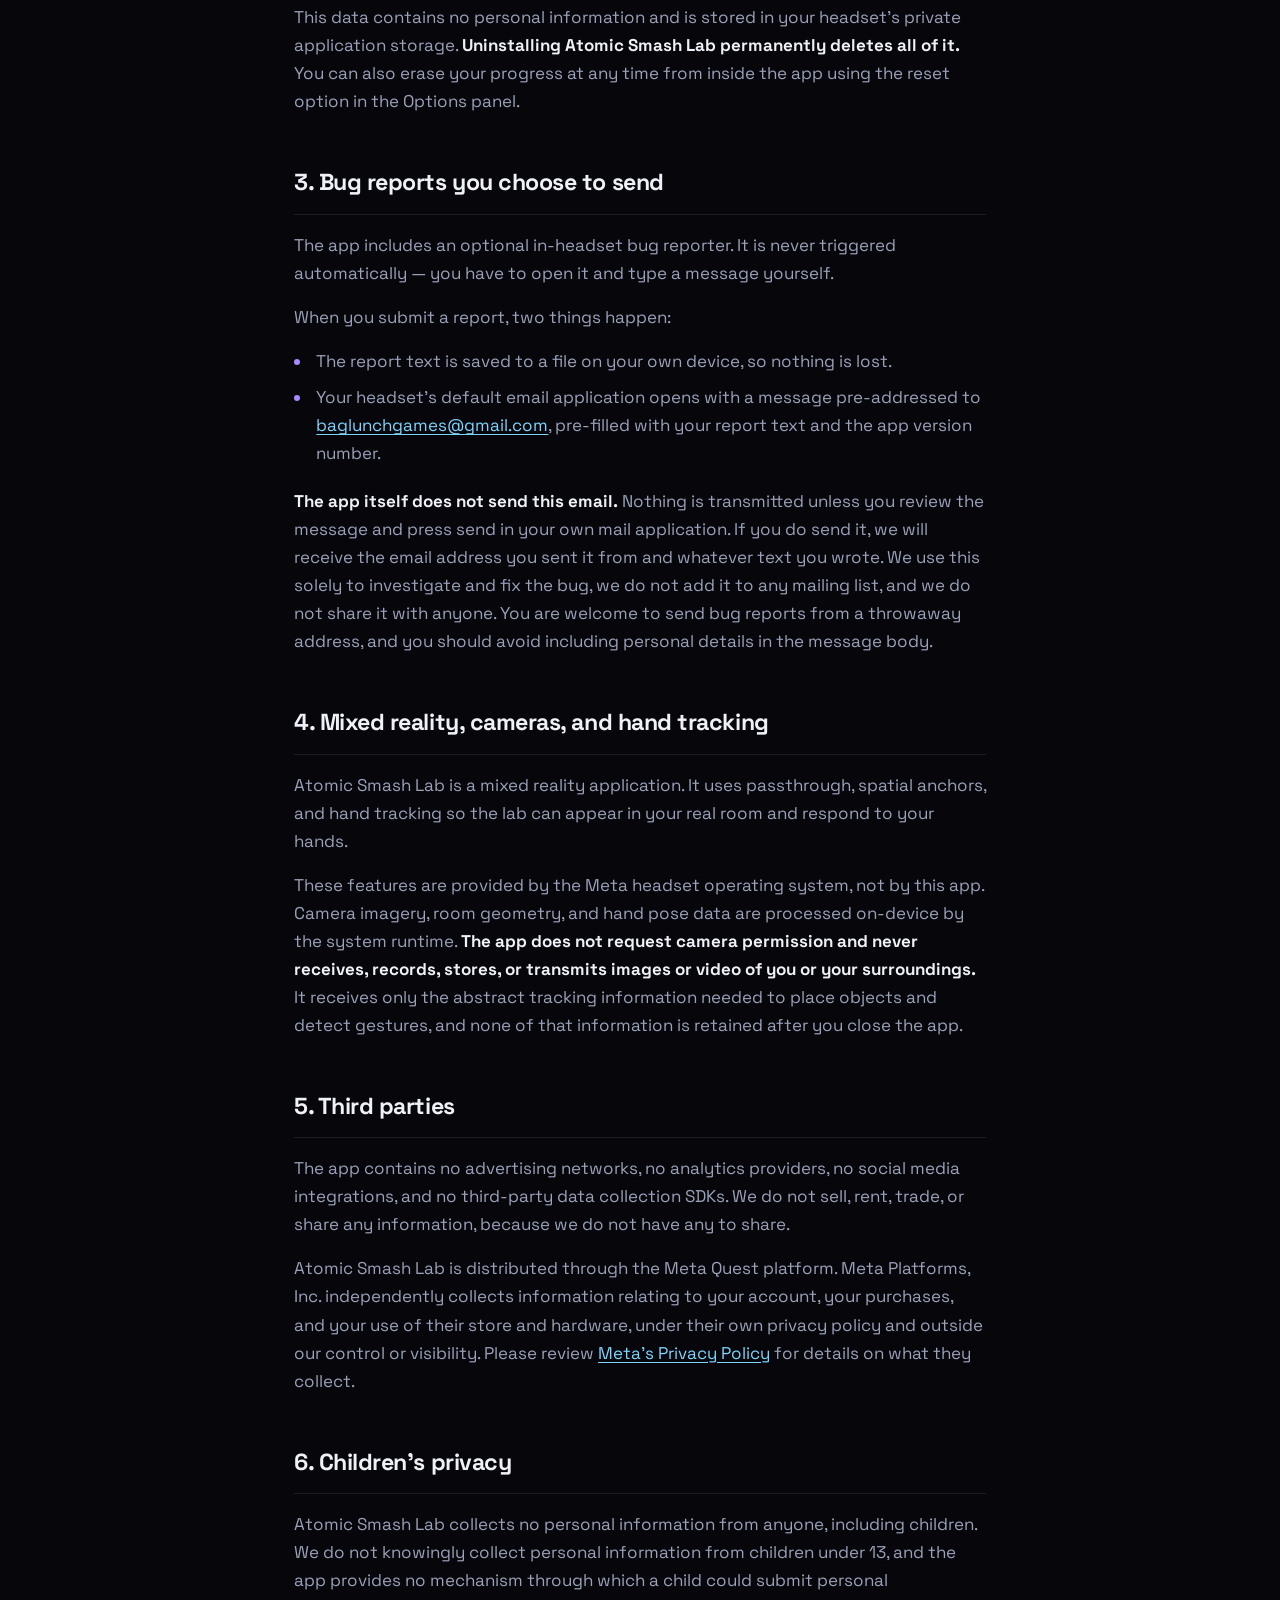
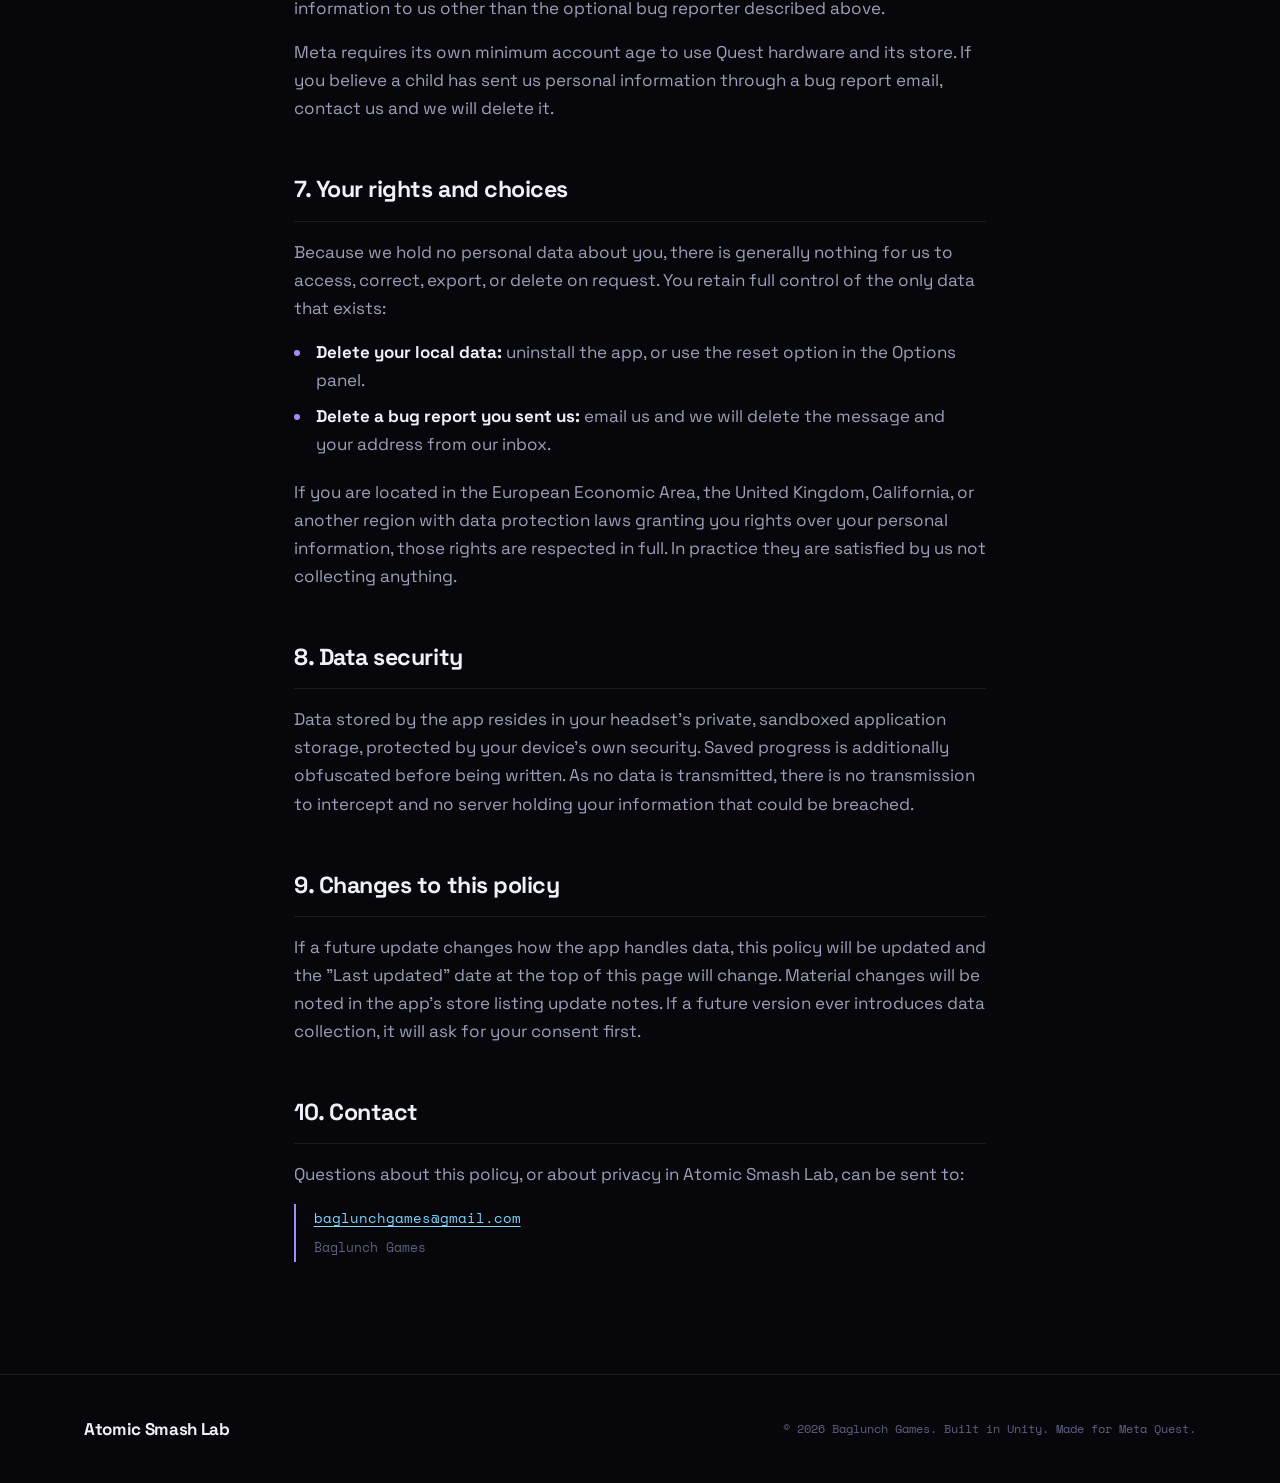
==== commit 828c6531: "Correct internet permission claim in privacy policy" ====
--- a/privacy.html
+++ b/privacy.html
@@ -44,18 +44,18 @@
       <span><b>Application:</b> Atomic Smash Lab</span>
       <span><b>Developer:</b> Baglunch Games</span>
       <span><b>Effective:</b> 6 August 2026</span>
-      <span><b>Last updated:</b> 6 August 2026</span>
+      <span><b>Last updated:</b> 26 August 2026</span>
     </p>
 
     <div class="tldr">
       <h2>The short version</h2>
       <p>
         Atomic Smash Lab does not collect, store, or transmit any personal
-        information. It has no account system, no analytics, no advertising, no
-        third-party tracking SDKs, and no network permission — the app is
-        technically incapable of sending data anywhere. Your game progress is
-        saved on your headset and never leaves it. The only way we ever receive
-        anything from you is if you deliberately choose to email us a bug report.
+        information. It has no account system, no analytics, no advertising, and
+        no third-party tracking SDKs, and our game code makes no network
+        requests of any kind. Your game progress is saved on your headset and
+        never leaves it. The only way we ever receive anything from you is if
+        you deliberately choose to email us a bug report.
       </p>
     </div>
 
@@ -72,9 +72,10 @@
         <li>Payment or financial information</li>
       </ul>
       <p>
-        There is no login, no user account, and no online functionality. The
-        application is not granted internet access permission and contains no
-        code capable of making a network request.
+        There is no login, no user account, and no online functionality in
+        Atomic Smash Lab. The Android internet permission appears in the app's
+        manifest because it is added automatically by the Meta XR SDK, not by
+        us — our game code makes no network requests and transmits nothing.
       </p>
     </section>
 
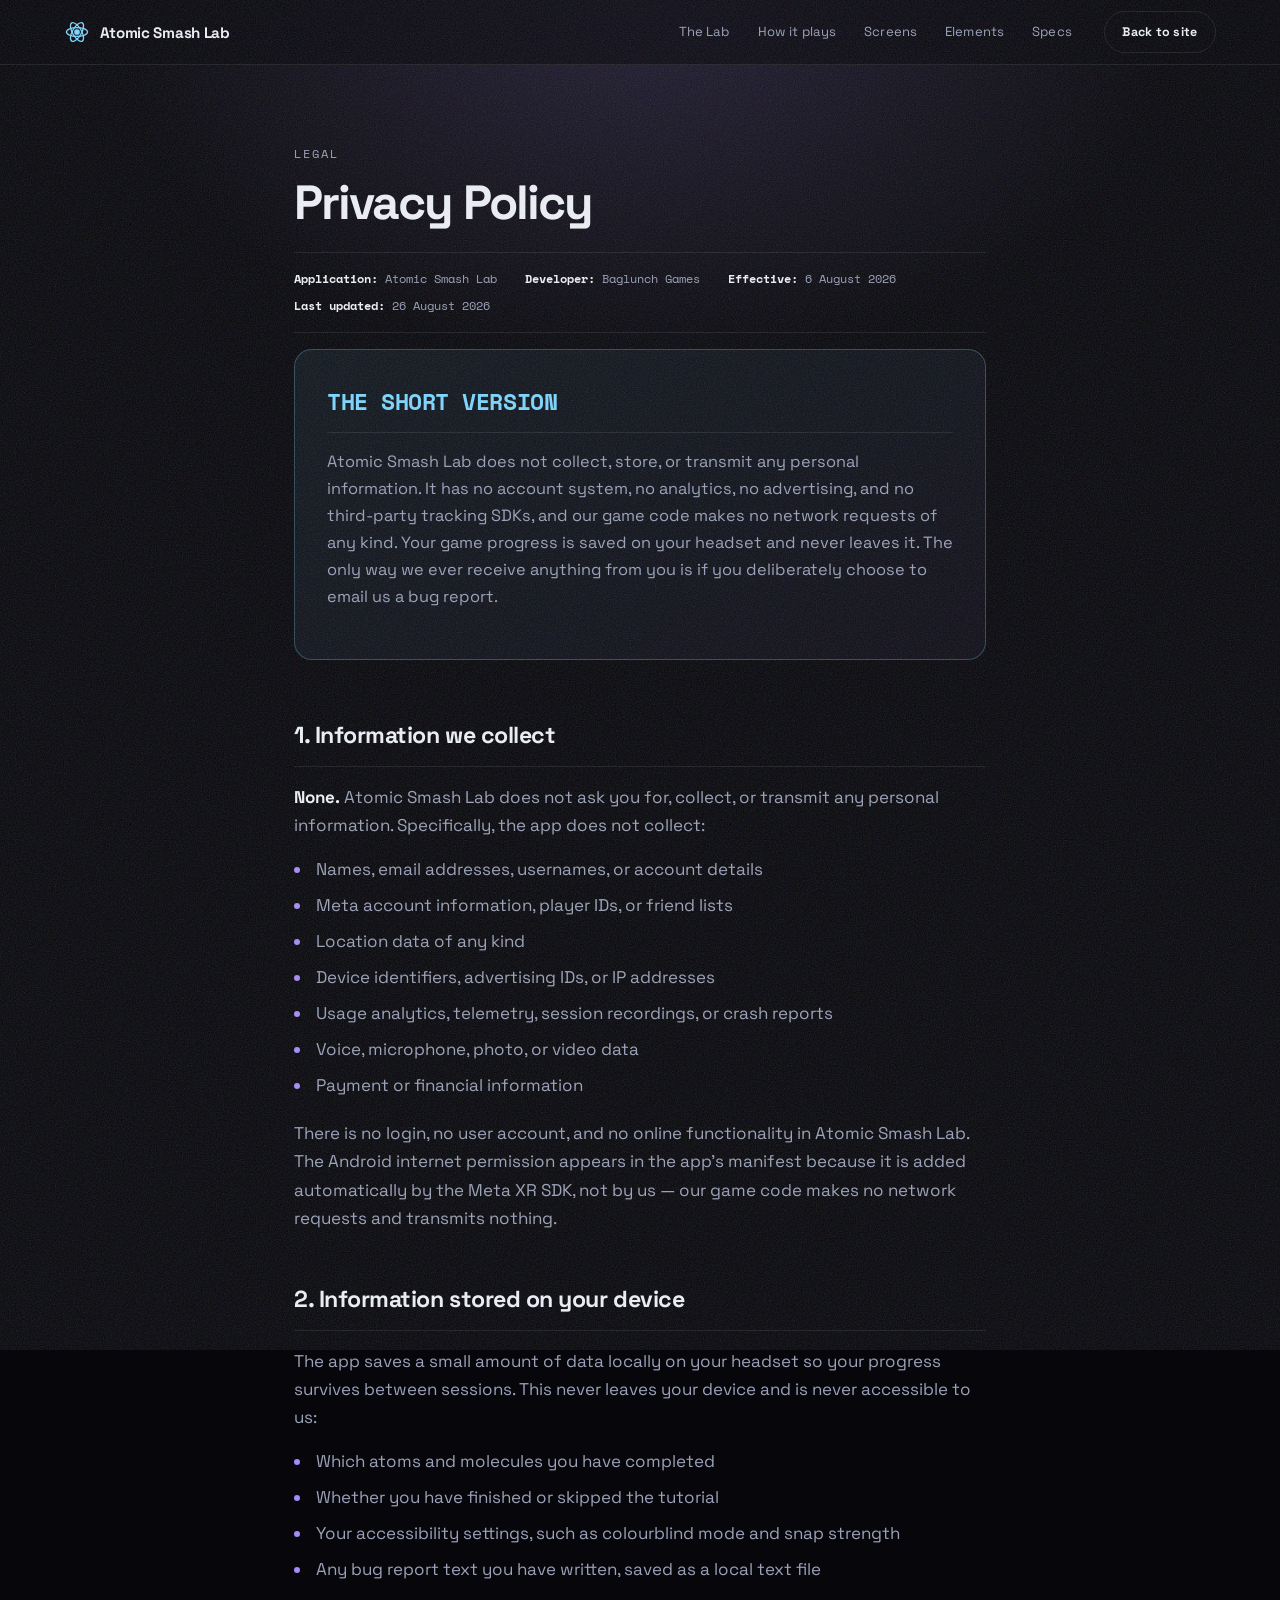
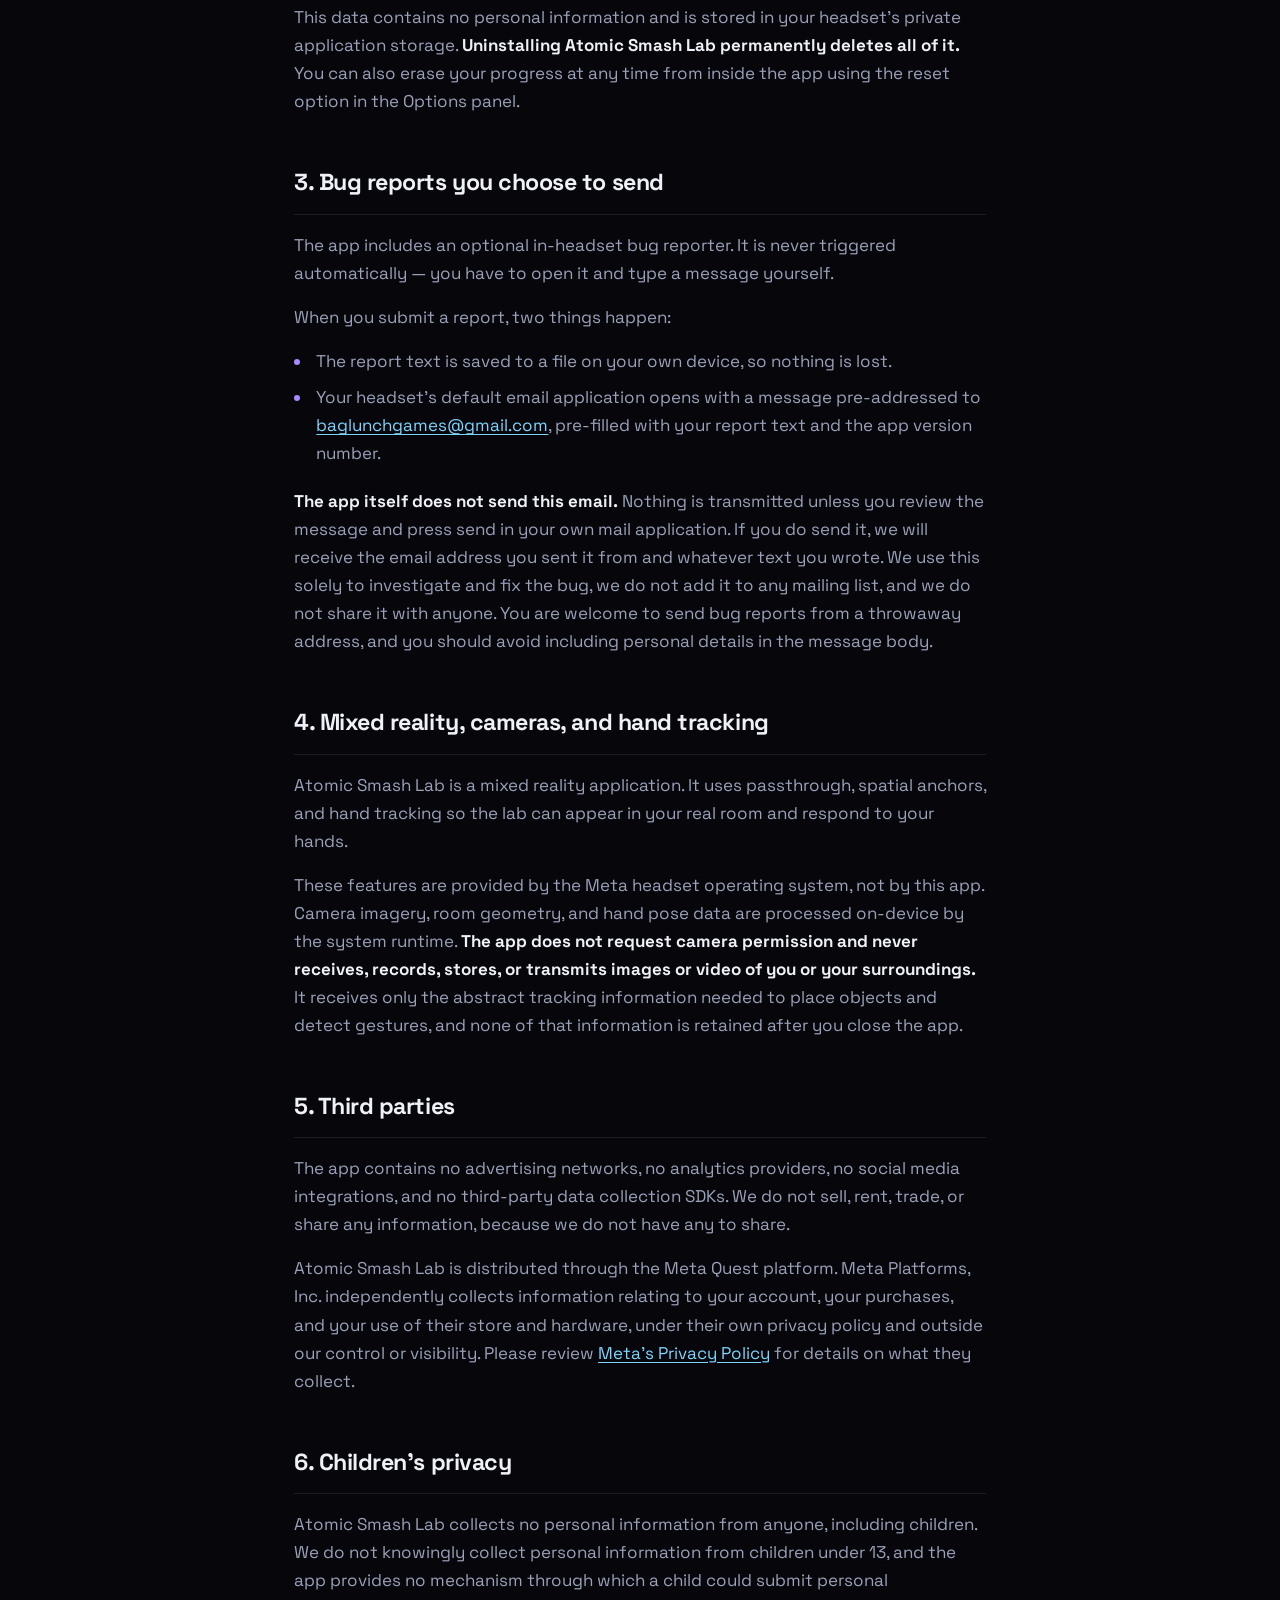
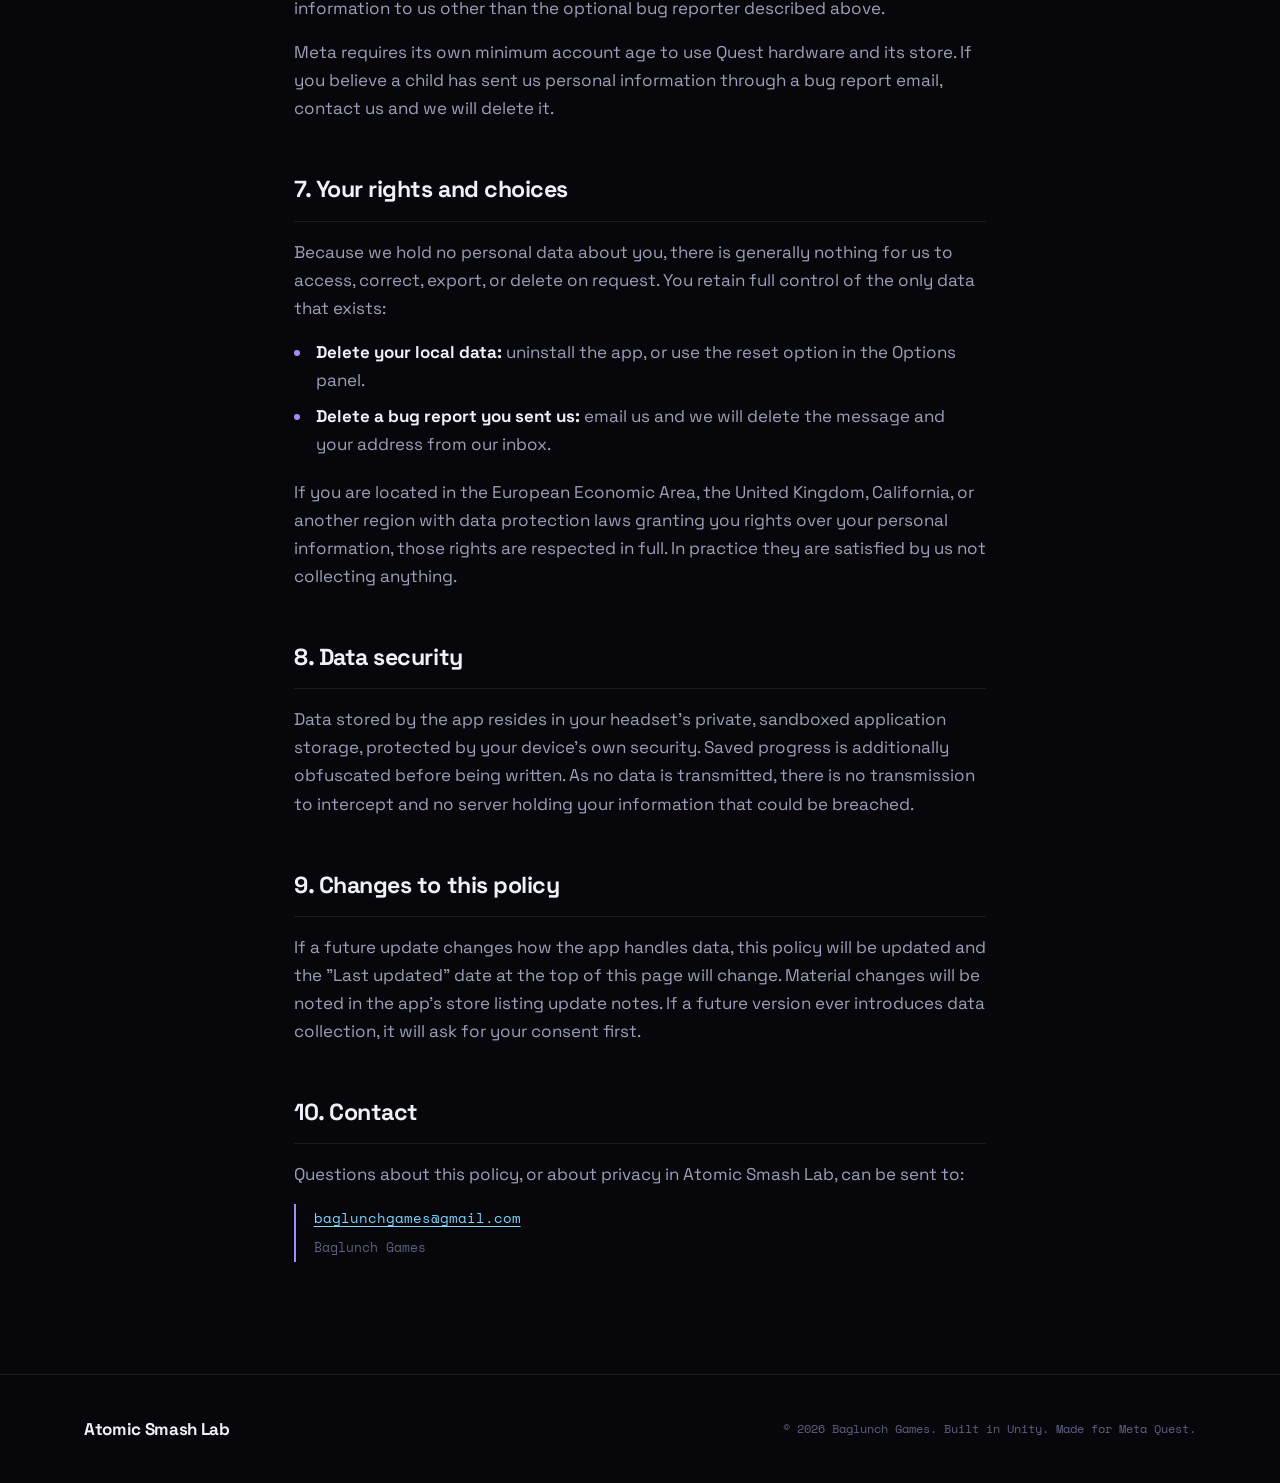
==== commit d3b15a91: "Add screenshot gallery with lightbox" ====
--- a/privacy.html
+++ b/privacy.html
@@ -29,6 +29,7 @@
   <nav class="nav__links" aria-label="Main">
     <a href="index.html#lab">The Lab</a>
     <a href="index.html#build">How it plays</a>
+    <a href="index.html#gallery">Screens</a>
     <a href="index.html#elements">Elements</a>
     <a href="index.html#specs">Specs</a>
   </nav>
--- a/styles.css
+++ b/styles.css
@@ -447,3 +447,75 @@
   html{ scroll-behavior:auto; }
   .grain{ display:none; }
 }
+
+/* ── screenshot gallery ─────────────────────────────────── */
+.section--shots{ background:linear-gradient(180deg,var(--bg),var(--bg-2)); }
+
+.shots{
+  display:grid;
+  grid-template-columns:repeat(auto-fit,minmax(320px,1fr));
+  gap:2.25rem 1.75rem;
+  margin-top:3rem;
+}
+.shot{ margin:0; display:flex; flex-direction:column; gap:.85rem; }
+
+.shot__btn{
+  display:block; padding:0; border:1px solid var(--line); background:var(--card);
+  cursor:zoom-in; overflow:hidden; position:relative; line-height:0;
+  transition:border-color .4s var(--ease), transform .4s var(--ease);
+}
+.shot__btn::after{
+  content:""; position:absolute; inset:0; pointer-events:none;
+  background:linear-gradient(180deg,transparent 55%,rgba(6,6,11,.5));
+  opacity:0; transition:opacity .4s var(--ease);
+}
+.shot__btn img{ width:100%; height:auto; aspect-ratio:16/9; object-fit:cover; display:block; }
+.shot__btn:hover, .shot__btn:focus-visible{ border-color:var(--cyan); transform:translateY(-3px); }
+.shot__btn:hover::after, .shot__btn:focus-visible::after{ opacity:1; }
+.shot__btn:focus-visible{ outline:2px solid var(--cyan); outline-offset:3px; }
+
+.shot__cap{ font-size:.86rem; color:var(--ink-dim); line-height:1.55; }
+.shot__cap b{
+  display:block; color:var(--ink); font-weight:500;
+  font-family:var(--mono); font-size:.7rem; letter-spacing:.14em;
+  text-transform:uppercase; margin-bottom:.35rem;
+}
+
+/* ── lightbox ───────────────────────────────────────────── */
+.lb{
+  position:fixed; inset:0; z-index:200; display:grid;
+  grid-template-columns:auto 1fr auto; align-items:center; gap:.5rem;
+  padding:clamp(1rem,4vw,3rem);
+  background:rgba(4,4,9,.94); backdrop-filter:blur(14px);
+  opacity:0; transition:opacity .32s var(--ease);
+}
+.lb[hidden]{ display:none; }
+.lb.is-open{ opacity:1; }
+
+.lb__stage{ margin:0; display:flex; flex-direction:column; align-items:center; gap:1rem; min-width:0; }
+.lb__img{
+  max-width:100%; max-height:78vh; width:auto; height:auto;
+  border:1px solid var(--line); box-shadow:0 30px 90px rgba(0,0,0,.65);
+}
+.lb__cap{ color:var(--ink-dim); font-size:.9rem; text-align:center; max-width:60ch; }
+
+.lb__nav, .lb__close{
+  background:rgba(255,255,255,.04); border:1px solid var(--line); color:var(--ink);
+  cursor:pointer; line-height:1; transition:background .3s var(--ease), border-color .3s var(--ease);
+}
+.lb__nav{ width:3rem; height:3rem; font-size:1.6rem; }
+.lb__nav:hover, .lb__close:hover{ background:rgba(255,255,255,.1); border-color:var(--cyan); }
+.lb__nav:focus-visible, .lb__close:focus-visible{ outline:2px solid var(--cyan); outline-offset:2px; }
+.lb__close{
+  position:absolute; top:clamp(1rem,3vw,2rem); right:clamp(1rem,3vw,2rem);
+  width:2.75rem; height:2.75rem; font-size:1.5rem; z-index:2;
+}
+
+@media (max-width:640px){
+  .lb{ grid-template-columns:1fr; grid-template-areas:"stage"; }
+  .lb__stage{ grid-area:stage; }
+  .lb__nav{ position:absolute; bottom:clamp(1rem,4vw,2rem); z-index:2; }
+  .lb__nav--prev{ left:clamp(1rem,6vw,3rem); }
+  .lb__nav--next{ right:clamp(1rem,6vw,3rem); }
+  .lb__img{ max-height:64vh; }
+}
